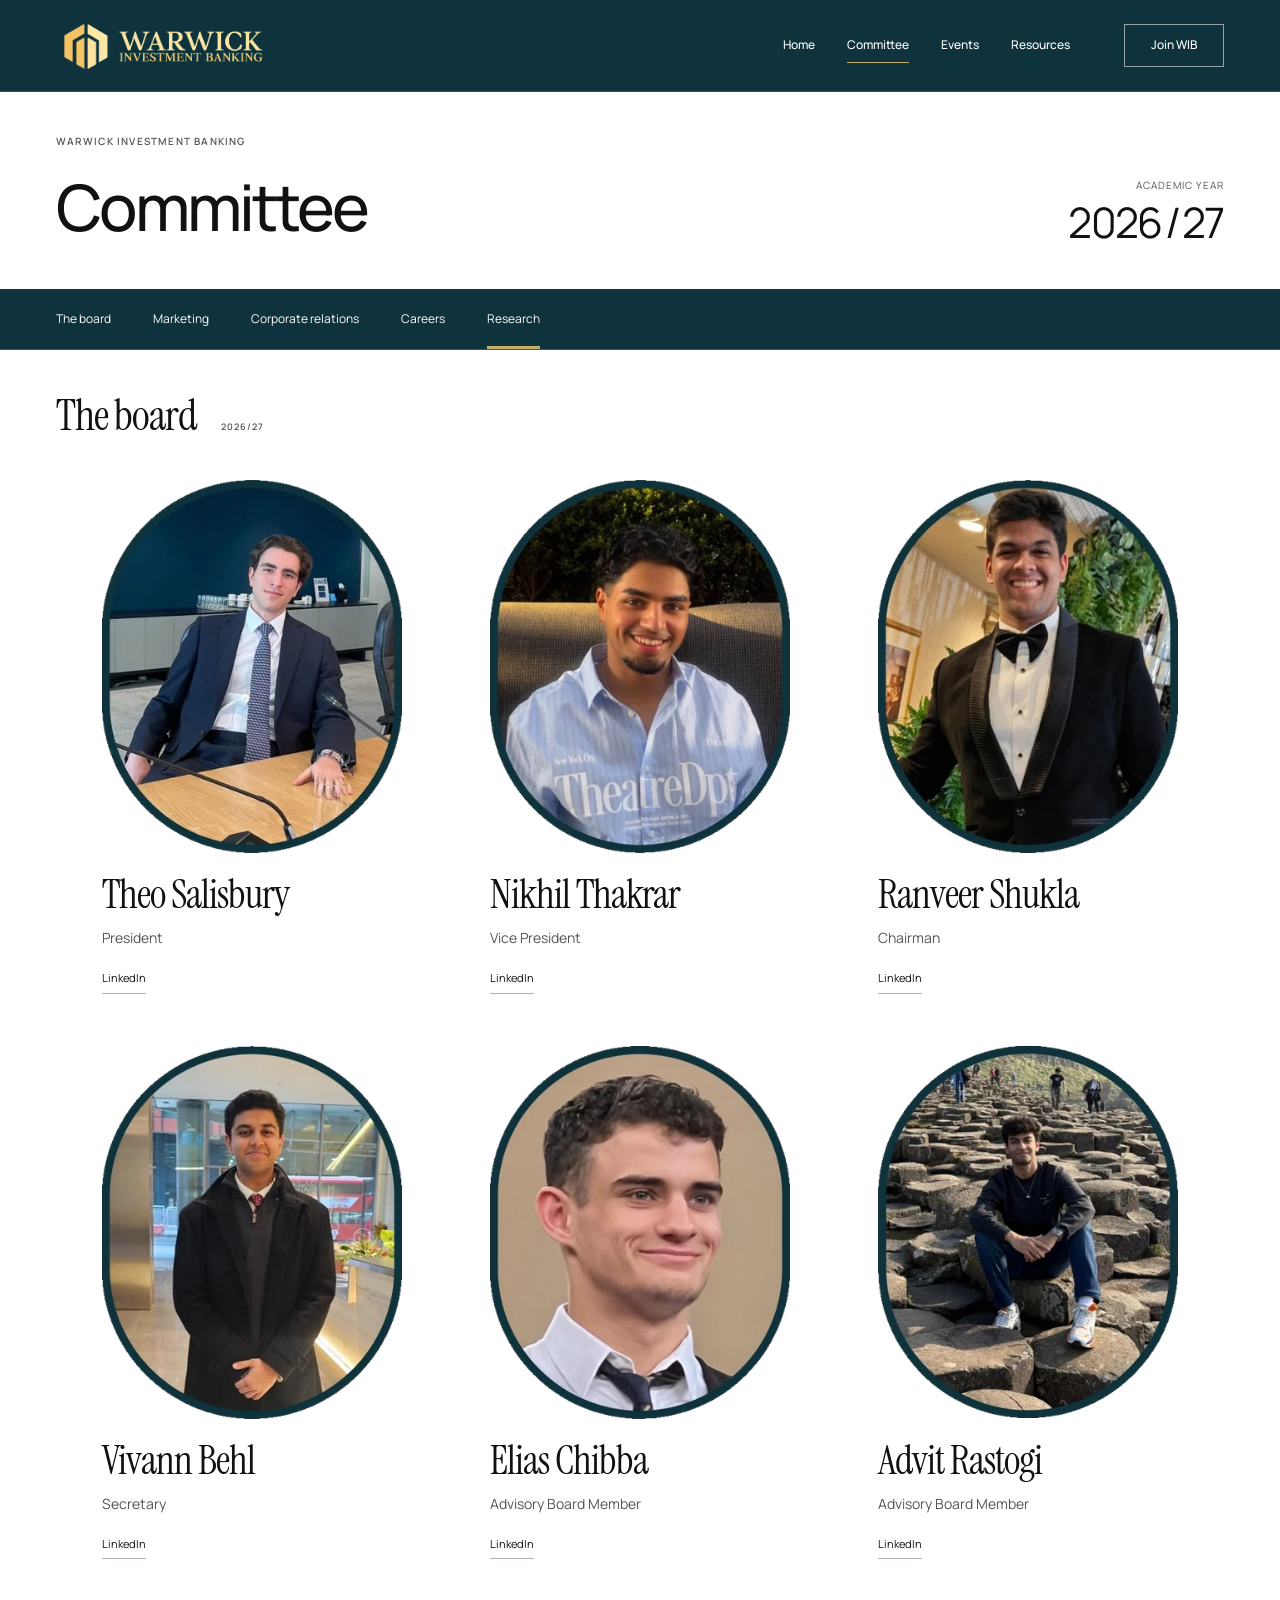
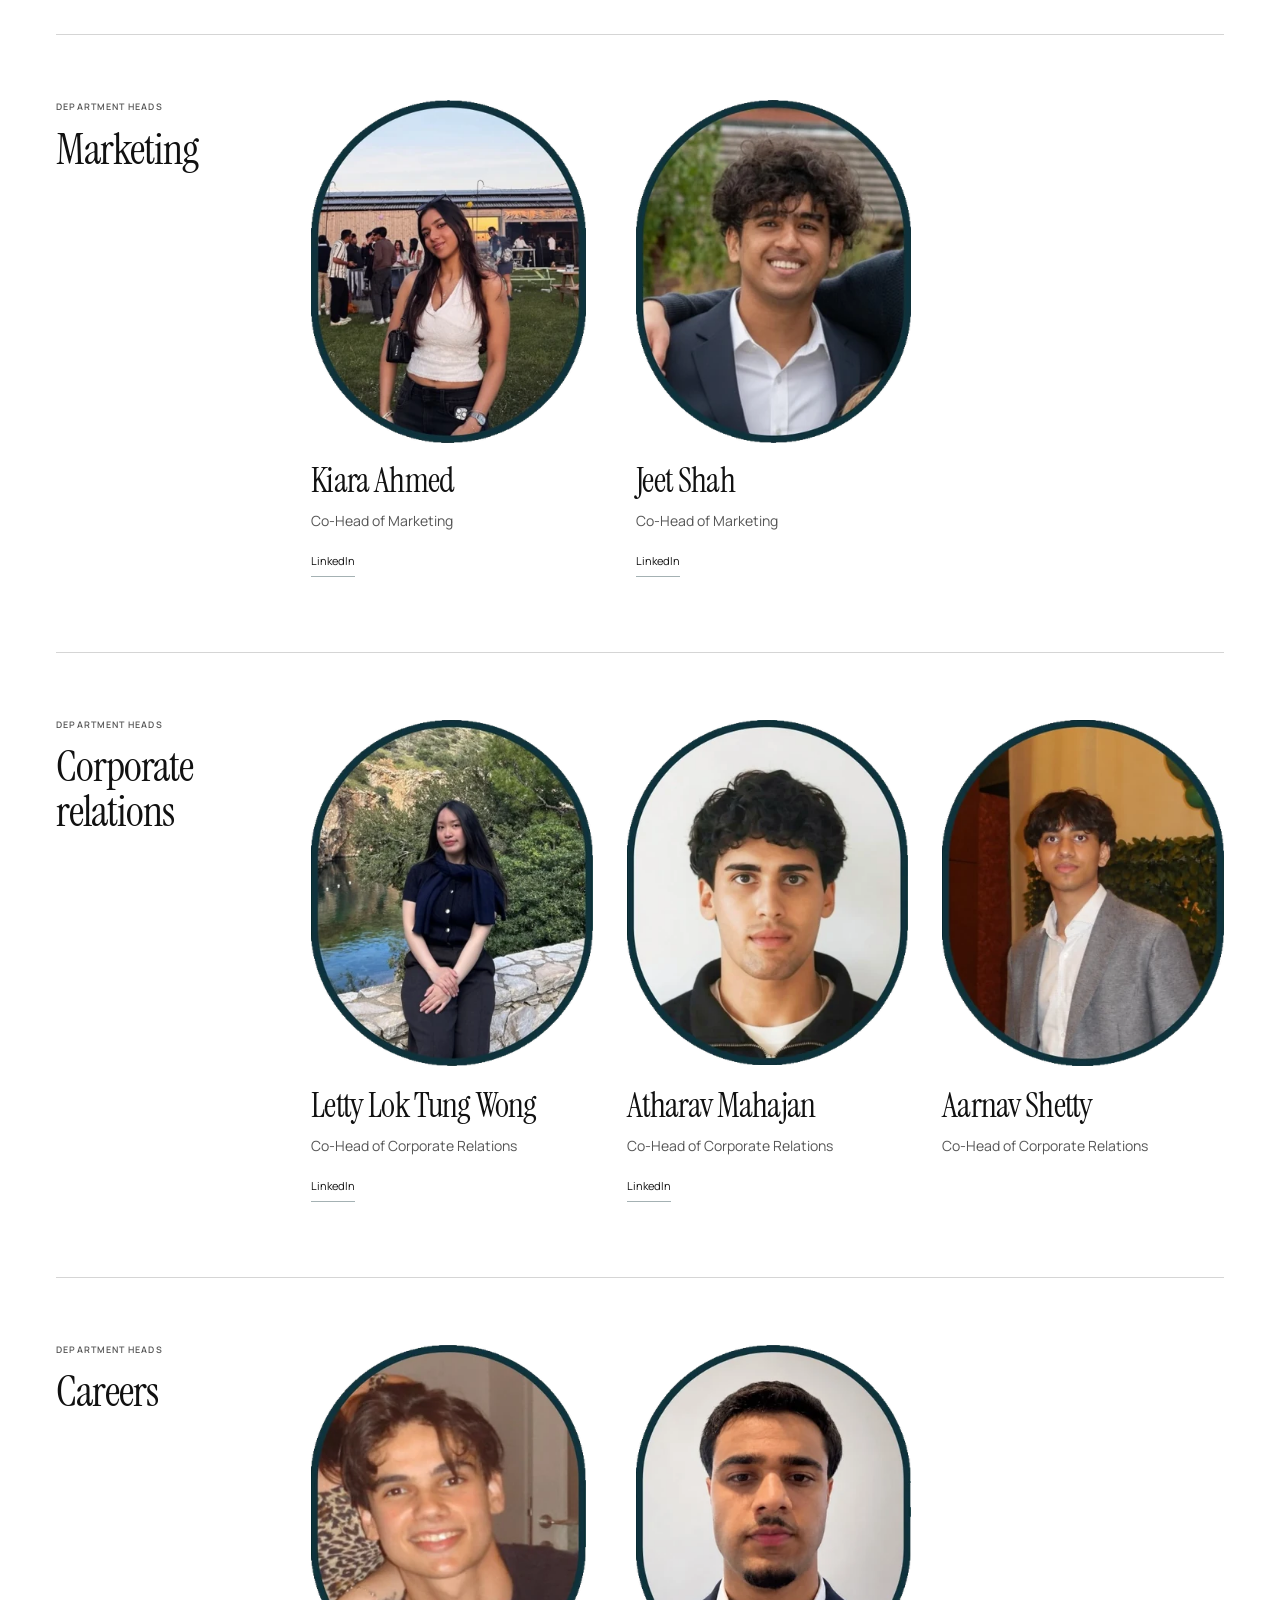
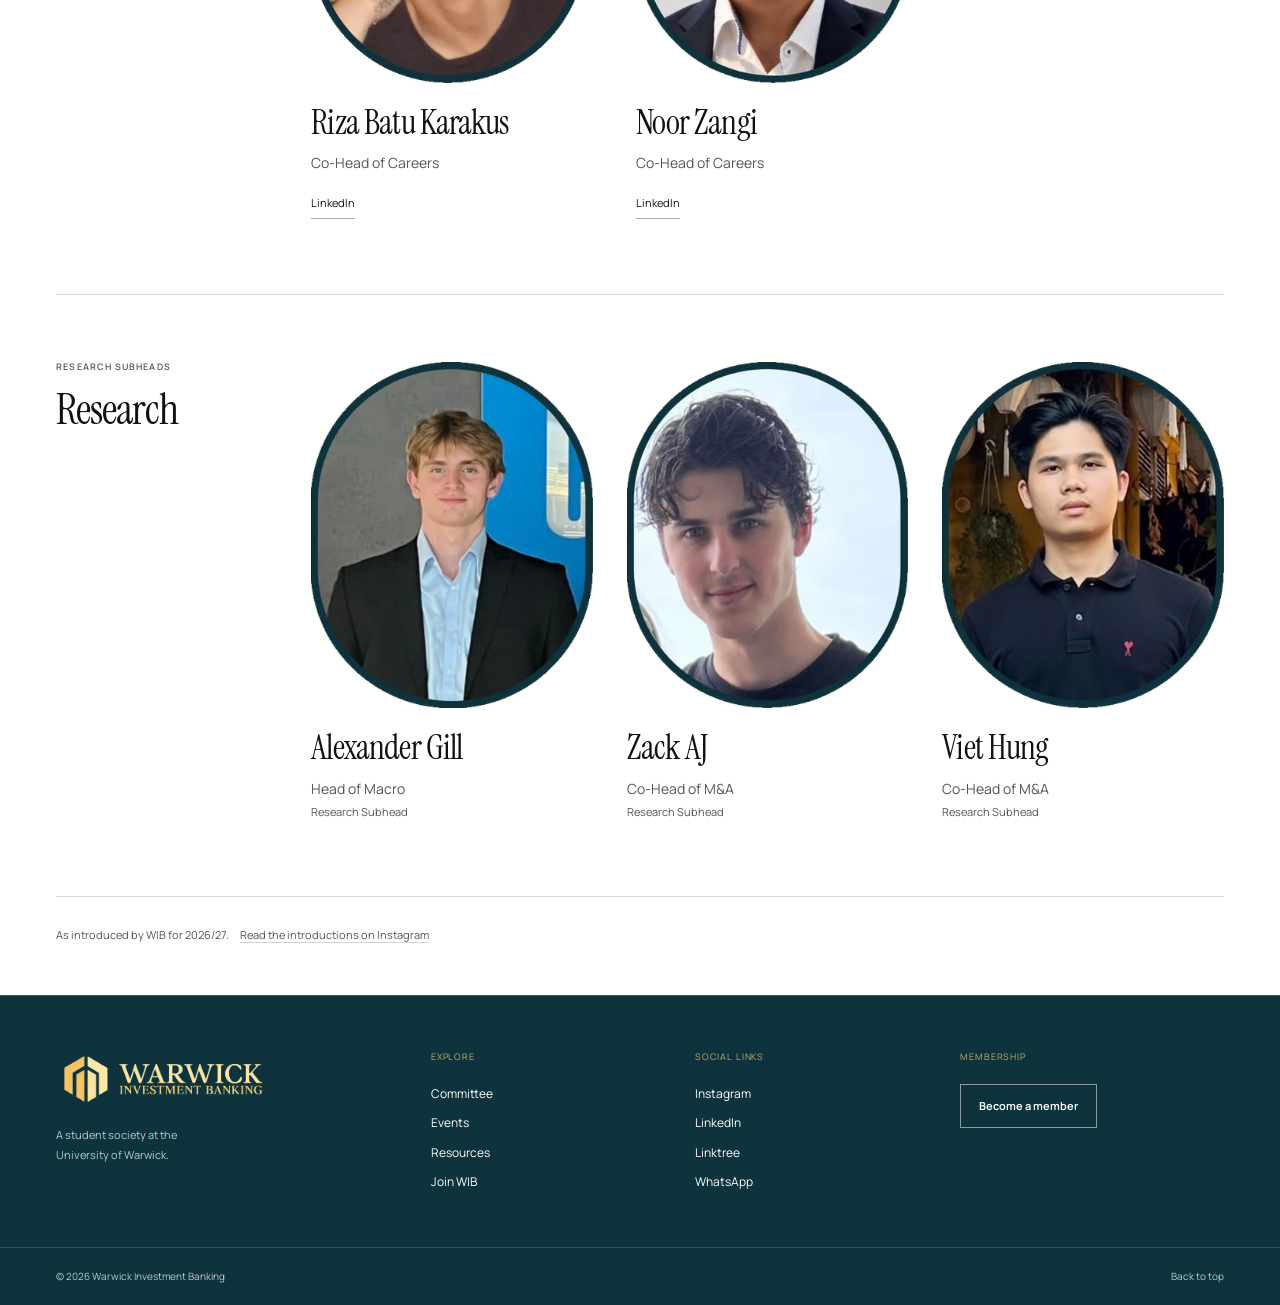
==== committee.html @ 5b9e626b "Publish WIB website from 000054d" ====
<!doctype html>
<html lang="en-GB">
<head>
  <meta charset="utf-8">
  <meta name="viewport" content="width=device-width, initial-scale=1">
  <meta name="theme-color" content="#0e333c">
  <title>Committee | Warwick Investment Banking</title>
  <meta name="description" content="Meet the board and department heads introduced by WIB for 2026/27.">
  <meta property="og:title" content="Committee | Warwick Investment Banking">
  <meta property="og:description" content="Meet the board and department heads introduced by WIB for 2026/27.">
  <meta property="og:type" content="website">
  <link rel="icon" type="image/png" href="./assets/favicon.png">
  <link rel="preload" href="./assets/fonts/instrument-serif-regular.woff2" as="font" type="font/woff2" crossorigin>
  <link rel="stylesheet" href="./styles.css?v=d6fc4e3967cd">
  <link rel="stylesheet" href="./features.css?v=d6fc4e3967cd">
  
  <script src="./site.js?v=d6fc4e3967cd" defer></script>
</head>
<body id="top" class="page-committee">
  <a class="skip-link" href="#main">Skip to content</a>
  <header class="site-header">
    <a class="brand" href="./" aria-label="Warwick Investment Banking home"><img src="./assets/wib-logo-large.webp" alt="Warwick Investment Banking" width="2169" height="725"></a>
    <button class="menu-toggle" aria-controls="navigation" aria-expanded="false" hidden>Menu <span class="menu-lines" aria-hidden="true"></span></button>
    <nav id="navigation" aria-label="Main navigation"><a href="./">Home</a><a href="./committee.html" aria-current="page">Committee</a><a href="./events.html">Events</a><a href="./resources.html">Resources</a><a class="nav-join" href="./join.html" >Join WIB</a></nav>
  </header>
  <main id="main"><section class="committee-masthead wrap" aria-labelledby="committee-title">
  <p class="eyebrow">Warwick Investment Banking</p>
  <div class="committee-title-row"><h1 id="committee-title">Committee</h1><div class="committee-year"><span>Academic year</span><p>2026<span>/</span>27</p></div></div>
</section>
<nav class="department-nav" aria-label="Committee departments"><div class="wrap"><a href="#board">The board</a><a href="#marketing">Marketing</a><a href="#corporate-relations">Corporate relations</a><a href="#careers">Careers</a><a href="#research">Research</a></div></nav>
<div class="committee-directory wrap"><section class="department department-board" id="board" aria-labelledby="title-board"><div class="department-heading"><p class="eyebrow">2026/27</p><h2 id="title-board">The board</h2></div><ul class="people-grid"><li class="person"><div class="portrait"><img src="./assets/committee/theo-salisbury.webp" alt="Theo Salisbury" width="360" height="448" loading="lazy" decoding="async"></div><div class="person-copy"><h3 class="person-name">Theo Salisbury</h3><p class="person-role">President</p><a class="person-link" href="https://uk.linkedin.com/in/theo-salisbury-951661211" aria-label="Theo Salisbury on LinkedIn">LinkedIn</a></div></li><li class="person"><div class="portrait"><img src="./assets/committee/nikhil-thakrar.webp" alt="Nikhil Thakrar" width="360" height="448" loading="lazy" decoding="async"></div><div class="person-copy"><h3 class="person-name">Nikhil Thakrar</h3><p class="person-role">Vice President</p><a class="person-link" href="https://uk.linkedin.com/in/nikhilthakrar" aria-label="Nikhil Thakrar on LinkedIn">LinkedIn</a></div></li><li class="person"><div class="portrait"><img src="./assets/committee/ranveer-shukla.webp" alt="Ranveer Shukla" width="360" height="448" loading="lazy" decoding="async"></div><div class="person-copy"><h3 class="person-name">Ranveer Shukla</h3><p class="person-role">Chairman</p><a class="person-link" href="https://uk.linkedin.com/in/ranveershukla" aria-label="Ranveer Shukla on LinkedIn">LinkedIn</a></div></li><li class="person"><div class="portrait"><img src="./assets/committee/vivann-behl.webp" alt="Vivann Behl" width="360" height="448" loading="lazy" decoding="async"></div><div class="person-copy"><h3 class="person-name">Vivann Behl</h3><p class="person-role">Secretary</p><a class="person-link" href="https://uk.linkedin.com/in/vivann-r-behl-51663a221" aria-label="Vivann Behl on LinkedIn">LinkedIn</a></div></li><li class="person"><div class="portrait"><img src="./assets/committee/elias-chibba.webp" alt="Elias Chibba" width="360" height="448" loading="lazy" decoding="async"></div><div class="person-copy"><h3 class="person-name">Elias Chibba</h3><p class="person-role">Advisory Board Member</p><a class="person-link" href="https://uk.linkedin.com/in/eliaschibba" aria-label="Elias Chibba on LinkedIn">LinkedIn</a></div></li><li class="person"><div class="portrait"><img src="./assets/committee/advit-rastogi.webp" alt="Advit Rastogi" width="360" height="448" loading="lazy" decoding="async"></div><div class="person-copy"><h3 class="person-name">Advit Rastogi</h3><p class="person-role">Advisory Board Member</p><a class="person-link" href="https://uk.linkedin.com/in/advit-rastogi" aria-label="Advit Rastogi on LinkedIn">LinkedIn</a></div></li></ul></section><section class="department department-marketing" id="marketing" aria-labelledby="title-marketing"><div class="department-heading"><p class="eyebrow">Department heads</p><h2 id="title-marketing">Marketing</h2></div><ul class="people-grid"><li class="person"><div class="portrait"><img src="./assets/committee/kiara-ahmed.webp" alt="Kiara Ahmed" width="360" height="448" loading="lazy" decoding="async"></div><div class="person-copy"><h3 class="person-name">Kiara Ahmed</h3><p class="person-role">Co-Head of Marketing</p><a class="person-link" href="https://uk.linkedin.com/in/kiaraahmed10" aria-label="Kiara Ahmed on LinkedIn">LinkedIn</a></div></li><li class="person"><div class="portrait"><img src="./assets/committee/jeet-shah.webp" alt="Jeet Shah" width="360" height="448" loading="lazy" decoding="async"></div><div class="person-copy"><h3 class="person-name">Jeet Shah</h3><p class="person-role">Co-Head of Marketing</p><a class="person-link" href="https://uk.linkedin.com/in/jeet-shah--" aria-label="Jeet Shah on LinkedIn">LinkedIn</a></div></li></ul></section><section class="department department-corporate-relations" id="corporate-relations" aria-labelledby="title-corporate-relations"><div class="department-heading"><p class="eyebrow">Department heads</p><h2 id="title-corporate-relations">Corporate relations</h2></div><ul class="people-grid"><li class="person"><div class="portrait"><img src="./assets/committee/letty-lok-tung-wong.webp" alt="Letty Lok Tung Wong" width="360" height="448" loading="lazy" decoding="async"></div><div class="person-copy"><h3 class="person-name">Letty Lok Tung Wong</h3><p class="person-role">Co-Head of Corporate Relations</p><a class="person-link" href="https://uk.linkedin.com/in/letty-lok-tung-wong-856a65277" aria-label="Letty Lok Tung Wong on LinkedIn">LinkedIn</a></div></li><li class="person"><div class="portrait"><img src="./assets/committee/atharav-mahajan.webp" alt="Atharav Mahajan" width="360" height="448" loading="lazy" decoding="async"></div><div class="person-copy"><h3 class="person-name">Atharav Mahajan</h3><p class="person-role">Co-Head of Corporate Relations</p><a class="person-link" href="https://in.linkedin.com/in/atharav-mahajan-1bb6b9346" aria-label="Atharav Mahajan on LinkedIn">LinkedIn</a></div></li><li class="person"><div class="portrait"><img src="./assets/committee/aarnav-shetty.webp" alt="Aarnav Shetty" width="360" height="448" loading="lazy" decoding="async"></div><div class="person-copy"><h3 class="person-name">Aarnav Shetty</h3><p class="person-role">Co-Head of Corporate Relations</p></div></li></ul></section><section class="department department-careers" id="careers" aria-labelledby="title-careers"><div class="department-heading"><p class="eyebrow">Department heads</p><h2 id="title-careers">Careers</h2></div><ul class="people-grid"><li class="person"><div class="portrait"><img src="./assets/committee/riza-batu-karakus.webp" alt="Riza Batu Karakus" width="360" height="448" loading="lazy" decoding="async"></div><div class="person-copy"><h3 class="person-name">Riza Batu Karakus</h3><p class="person-role">Co-Head of Careers</p><a class="person-link" href="https://uk.linkedin.com/in/riza-batu-karakus-" aria-label="Riza Batu Karakus on LinkedIn">LinkedIn</a></div></li><li class="person"><div class="portrait"><img src="./assets/committee/noor-zangi.webp" alt="Noor Zangi" width="360" height="448" loading="lazy" decoding="async"></div><div class="person-copy"><h3 class="person-name">Noor Zangi</h3><p class="person-role">Co-Head of Careers</p><a class="person-link" href="https://uk.linkedin.com/in/noorzangi" aria-label="Noor Zangi on LinkedIn">LinkedIn</a></div></li></ul></section><section class="department department-research" id="research" aria-labelledby="title-research"><div class="department-heading"><p class="eyebrow">Research subheads</p><h2 id="title-research">Research</h2></div><ul class="people-grid"><li class="person"><div class="portrait"><img src="./assets/committee/alexander-gill.webp" alt="Alexander Gill" width="360" height="448" loading="lazy" decoding="async"></div><div class="person-copy"><h3 class="person-name">Alexander Gill</h3><p class="person-role">Head of Macro<span class="person-detail">Research Subhead</span></p></div></li><li class="person"><div class="portrait"><img src="./assets/committee/zack-aj.webp" alt="Zack AJ" width="360" height="448" loading="lazy" decoding="async"></div><div class="person-copy"><h3 class="person-name">Zack AJ</h3><p class="person-role">Co-Head of M&amp;A<span class="person-detail">Research Subhead</span></p></div></li><li class="person"><div class="portrait"><img src="./assets/committee/viet-hung.webp" alt="Viet Hung" width="360" height="448" loading="lazy" decoding="async"></div><div class="person-copy"><h3 class="person-name">Viet Hung</h3><p class="person-role">Co-Head of M&amp;A<span class="person-detail">Research Subhead</span></p></div></li></ul></section><p class="source-note">As introduced by WIB for 2026/27. <a href="https://www.instagram.com/warwickinvestmentbanking/">Read the introductions on Instagram</a></p></div>
</main>
  <footer class="site-footer">
    <div class="footer-main wrap">
      <div class="footer-brand"><a href="./" aria-label="Warwick Investment Banking home"><img src="./assets/wib-logo-large.webp" alt="Warwick Investment Banking" width="2169" height="725" loading="lazy"></a><p>A student society at the<br>University of Warwick.</p></div>
      <div><p class="footer-label">Explore</p><nav aria-label="Footer navigation"><a href="./committee.html">Committee</a><a href="./events.html">Events</a><a href="./resources.html">Resources</a><a href="./join.html">Join WIB</a></nav></div>
      <div><p class="footer-label">Social links</p><nav aria-label="Social links"><a href="https://www.instagram.com/warwickinvestmentbanking/">Instagram</a><a href="https://www.linkedin.com/company/warwick-investment-banking-society/">LinkedIn</a><a href="https://linktr.ee/WarwickInvestmentBanking">Linktree</a><a href="https://chat.whatsapp.com/IuKTyCeDkY3EFkiX6rul5q">WhatsApp</a></nav></div>
      <div class="footer-join"><p class="footer-label">Membership</p><a class="button button-outline-light" href="./join.html">Become a member</a></div>
    </div>
    <div class="footer-bottom wrap"><p>© 2026 Warwick Investment Banking</p><a href="#top">Back to top</a></div>
  </footer>
  <dialog class="poster-viewer" aria-labelledby="poster-dialog-title"><div class="poster-toolbar"><h2 id="poster-dialog-title">Event poster</h2><form method="dialog"><button type="submit" class="text-control">Close</button></form></div><div data-poster-stage></div><p data-poster-caption></p><a class="line-link" data-poster-download download>Download poster</a></dialog>
  <p class="sr-only" role="status" data-save-feedback></p>
</body>
</html>
---- styles.css ----
@charset "UTF-8";
@font-face{font-family:Instrument Serif;src:url('./assets/fonts/instrument-serif-regular.woff2') format('woff2');font-style:normal;font-weight:400;font-display:swap}
@font-face{font-family:Instrument Serif;src:url('./assets/fonts/instrument-serif-italic.woff2') format('woff2');font-style:italic;font-weight:400;font-display:swap}
@font-face{font-family:Manrope;src:url('./assets/fonts/manrope-variable.woff2') format('woff2');font-style:normal;font-weight:200 800;font-display:swap}
:root{--teal:#0e333c;--gold:#c4ad67;--light-gold:#f4e5a2;--panel:#e7ebec;--paper:#fff;--ink:#111;--muted:#555;--line:#d5d5d5;--serif:'Instrument Serif',Georgia,serif;--sans:Manrope,Arial,sans-serif;--gutter:clamp(24px,4.4vw,80px)}
*{box-sizing:border-box}html{scroll-behavior:smooth;scroll-padding-top:90px}body{margin:0;background:var(--paper);color:var(--ink);font:15px/1.7 var(--sans);-webkit-font-smoothing:antialiased}a{color:inherit;text-decoration:none}button,a{touch-action:manipulation;-webkit-tap-highlight-color:transparent}button{font:inherit;color:inherit;cursor:pointer}a:focus-visible,button:focus-visible{outline:2px solid currentColor;outline-offset:6px}[hidden]{display:none!important}img{display:block;max-width:100%;height:auto}h1,h2,h3,p,figure{margin:0}h1,h2,h3{font-weight:400}h1,h2,h3,.person-name{font-family:var(--serif);line-height:1.03;letter-spacing:-.025em}h2{font-size:clamp(48px,5.8vw,80px)}em{font-weight:400}ul,ol{margin:0;padding:0;list-style:none}.wrap{width:min(100%,1600px);margin-inline:auto;padding-inline:var(--gutter)}.eyebrow{font-family:var(--sans);font-size:11px;font-weight:600;line-height:1.5;text-transform:uppercase;letter-spacing:.12em}.line-link{display:inline-block;width:fit-content;font-size:13px;font-weight:550;line-height:1.7;padding:7px 0 6px;border-bottom:1px solid currentColor;transition:opacity .18s}.line-link:hover{opacity:.65}.button{display:inline-flex;align-items:center;justify-content:center;padding:15px 24px;min-height:50px;font-size:13px;font-weight:650;line-height:1.4;border:1px solid transparent;transition:background .18s,color .18s}.button-gold{background:var(--gold);color:var(--teal)}.button-gold:hover{background:var(--light-gold)}.button-dark{background:var(--teal);color:#fff}.button-dark:hover{background:#25525c}.button-outline-light{color:#fff;border-color:#8b9c9f}.button-outline-light:hover{background:#fff;color:var(--teal)}.skip-link{position:fixed;left:20px;top:-90px;z-index:100;background:#fff;color:var(--teal);padding:12px 20px}.skip-link:focus{top:12px}

/* A single shared masthead across the four pages. */
.site-header{min-height:92px;display:flex;align-items:center;justify-content:space-between;gap:30px;padding:12px var(--gutter);background:var(--teal);color:#fff;border-bottom:1px solid #ffffff24;position:relative;z-index:30}.brand{width:194px;flex-shrink:0}.brand img{width:100%;aspect-ratio:3.65/1;object-fit:contain}.site-header nav{display:flex;align-items:center;gap:32px;font-size:12px;font-weight:500}.site-header nav a{padding:9px 0;position:relative}.site-header nav a:not(.nav-join)::after{content:'';position:absolute;left:0;right:0;bottom:2px;height:1px;background:var(--gold);transform:scaleX(0);transform-origin:left;transition:transform .18s}.site-header nav a:hover::after,.site-header nav a[aria-current=page]::after{transform:scaleX(1)}.site-header .nav-join{border:1px solid #96a6a7;padding:10px 26px;margin-left:22px}.nav-join:hover{background:var(--gold);border-color:var(--gold);color:var(--teal)}.menu-toggle{display:none;background:none;border:0;padding:12px 0;font-size:13px}.menu-lines{position:relative;width:22px;height:10px;display:block;border-top:1px solid currentColor;border-bottom:1px solid currentColor}.menu-toggle[aria-expanded=true] .menu-lines{height:1px;transform:rotate(45deg);border-bottom:0}.menu-toggle[aria-expanded=true] .menu-lines::after{content:'';position:absolute;width:22px;height:1px;left:0;top:-1px;background:currentColor;transform:rotate(90deg)}

/* Home: a typographic field paired with a clear, unoverlaid photograph. */
.home-hero{background:var(--teal);color:white;display:grid;grid-template-columns:1.05fr 1fr;padding:44px var(--gutter) 48px;gap:5vw;max-width:none}.hero-copy{display:flex;flex-direction:column;justify-content:center;min-width:0}.hero-kicker{display:flex;align-items:center;gap:30px;color:#dbe2e2;font-size:10px;margin-bottom:31px}.hero-kicker span{color:var(--gold);border-left:1px solid #5c7377;padding-left:20px}.home-hero h1{font-size:clamp(78px,8.5vw,140px);line-height:.88;letter-spacing:-.015em}.home-hero h1 em{color:var(--gold)}.hero-intro{max-width:360px;margin-top:32px;font-size:14px;line-height:1.8;color:#dbe3e4}.hero-actions{display:flex;align-items:center;gap:25px;margin-top:28px}.hero-actions .line-link{font-size:12px;white-space:nowrap}.hero-photo{min-height:590px;display:flex;flex-direction:column;position:relative;min-width:0}.hero-photo img{width:100%;height:100%;flex:1;min-height:0;max-height:710px;object-fit:cover;object-position:36% center;position:absolute;inset:0 0 28px;height:calc(100% - 28px)}.hero-photo figcaption{margin-top:auto;display:flex;justify-content:space-between;gap:20px;font-size:9px;letter-spacing:.04em;color:#c7d3d5;line-height:1.4;padding-top:13px}
.society-intro{display:grid;grid-template-columns:1fr 2.3fr;gap:70px;padding-block:100px 105px}.section-marker{padding-top:14px;position:relative}.section-marker::before{content:'';width:38px;height:1px;background:var(--gold);display:block;margin-bottom:18px}.society-intro h2{font-size:clamp(50px,6vw,82px)}.intro-detail{display:grid;grid-template-columns:1.5fr 1fr;gap:55px;align-items:end;margin-top:34px}.intro-detail p{color:var(--muted);font-size:14px;max-width:480px}.intro-detail .line-link{justify-self:end}
.home-events{background:var(--panel);padding-block:68px 72px}.section-heading{display:flex;justify-content:space-between;align-items:end;gap:30px;margin-bottom:40px}.section-heading .eyebrow{margin-bottom:13px}.section-heading h2{font-size:64px}.section-heading .line-link{margin-bottom:7px}.event{display:grid;grid-template-columns:1fr 1fr;gap:clamp(40px,7vw,110px);align-items:center}.event-artwork{display:block;background:var(--teal);width:100%;overflow:hidden}.event-artwork img{width:100%;max-height:560px;object-fit:contain;transition:opacity .18s}.event-artwork:hover img{opacity:.86}.featured-event{grid-template-columns:1fr 1fr;gap:8vw}.featured-event .event-artwork{background:transparent}.featured-event .event-artwork img{height:465px;object-fit:contain;object-position:left center}.event-copy{max-width:490px}.event-date{font-size:10px;line-height:1.7;margin-bottom:24px;color:var(--muted)}.event-date span{padding:0 7px}.event-copy h2{font-size:clamp(43px,4.8vw,68px);line-height:1.05;margin-bottom:24px}.event-description{font-size:14px;color:var(--muted);max-width:400px}.event-details{margin:28px 0 23px;border-top:1px solid #bfcacd;border-bottom:1px solid #bfcacd;display:grid;grid-template-columns:1fr 1.5fr;gap:24px;padding:16px 0}.event-details dt{font-size:10px;text-transform:uppercase;letter-spacing:.1em;color:var(--muted);margin-bottom:5px}.event-details dd{margin:0;font-size:12px;line-height:1.6}.event-copy .line-link{font-size:12px}
.home-people{display:grid;grid-template-columns:1fr 2.2fr;gap:60px;align-items:center;padding-block:100px}.people-intro .eyebrow{font-size:10px;margin-bottom:24px}.people-intro h2{font-size:clamp(60px,6.6vw,92px);line-height:.96;margin-bottom:24px}.people-intro>p:not(.eyebrow){font-size:13px;color:var(--muted);max-width:240px;margin-bottom:19px}.people-preview ul{display:grid;grid-template-columns:repeat(3,minmax(0,1fr));gap:24px;align-items:start}.people-preview .person:nth-child(2){margin-top:70px}.people-preview .person:nth-child(3){margin-top:130px}.people-preview .person-name{font-size:28px;line-height:1.05}.people-preview .person-role{font-size:11px;margin-top:8px}.people-preview .person-copy{padding-top:18px}.people-preview .portrait img{width:100%}.home-resources{background:var(--panel)}.resource-teaser{padding-block:65px;display:grid;grid-template-columns:1.2fr 1fr;gap:90px;align-items:center}.resource-teaser .eyebrow{margin-bottom:18px}.resource-teaser h2{font-size:64px}.resource-teaser p:not(.eyebrow){color:var(--muted);max-width:380px;font-size:14px;line-height:1.9;margin-bottom:26px}

/* Committee: portraits, names and roles, organised by the official departments. */
.committee-masthead{padding-top:48px;padding-bottom:40px}.committee-masthead>.eyebrow{font-size:10px;color:var(--muted);margin-bottom:21px}.committee-title-row{display:flex;justify-content:space-between;align-items:center;gap:40px}.committee-title-row h1{font-size:clamp(76px,9vw,132px);line-height:1;white-space:nowrap}.committee-title-row h1 br{display:none}.committee-title-row h1 em::before{content:' '}.committee-year{text-align:right;padding-top:5px}.committee-year>span{font-size:10px;letter-spacing:.1em;text-transform:uppercase;color:var(--muted)}.committee-year>p{font:clamp(50px,6vw,85px)/1.1 var(--serif);letter-spacing:-.03em}.committee-year p span{font-style:italic;color:#8a783e;padding:0 3px}.masthead-caption{font-size:13px;color:var(--muted);margin-top:18px}.department-nav{background:var(--teal);color:#fff;position:sticky;top:0;z-index:15;border-bottom:1px solid #ffffff30}.department-nav>.wrap{display:flex;gap:42px;align-items:center;overflow-x:auto;scrollbar-width:thin}.department-nav a{padding:20px 0 17px;white-space:nowrap;font-size:12px;border-bottom:3px solid transparent;transition:border-color .15s}.department-nav a:hover,.department-nav a[aria-current=location]{border-color:var(--gold)}.department{padding-block:65px 75px;scroll-margin-top:0;border-bottom:1px solid var(--line);display:grid;grid-template-columns:220px 1fr;gap:35px}.department-heading .eyebrow{font-size:9px;color:var(--muted);margin-bottom:13px}.department-heading h2{font-size:43px;line-height:1.04;max-width:200px}.people-grid{display:grid;grid-template-columns:repeat(3,minmax(0,1fr));gap:45px 34px}.person{min-width:0}.portrait{width:100%;max-width:300px}.portrait img{width:100%;aspect-ratio:360/448;object-fit:contain}.person-copy{padding-top:20px}.person-name{font-size:clamp(27px,2.65vw,38px);line-height:1.07;overflow-wrap:normal}.person-role{font-size:13px;line-height:1.65;margin-top:10px;color:var(--muted)}.person-detail{display:block;font-size:11px;margin-top:3px}.person-link{display:inline-block;font-size:11px;line-height:1.6;margin-top:14px;border-bottom:1px solid #a4b1b3;padding-bottom:3px}.person-link:hover{border-color:var(--teal);color:#000}.department-board{display:block;padding-top:43px}.department-board .department-heading{display:flex;align-items:baseline;gap:24px;margin-bottom:33px}.department-board .department-heading .eyebrow{order:2}.department-board .people-grid{gap:52px 65px;max-width:1100px;margin:auto}.department-board .portrait{max-width:300px;margin:auto}.department-board .person-copy{max-width:300px;margin:auto}.department-board .person-name{font-size:40px}.department-board .person-role{font-size:14px}.department-marketing .people-grid,.department-careers .people-grid{grid-template-columns:repeat(2,minmax(0,1fr));max-width:600px;gap:50px}.source-note{padding-top:28px;font-size:11px;color:var(--muted);line-height:1.8}.source-note a{margin-left:9px;border-bottom:1px solid var(--line)}.page-end{padding-block:70px 80px}.page-end>.eyebrow{margin-bottom:20px}.page-end h2{font-size:64px}.page-end .line-link{margin-top:25px}

/* Events and resources are individual editorial pages, not card grids. */
.page-masthead{padding-top:57px;padding-bottom:60px}.page-masthead>.eyebrow{color:var(--muted);font-size:10px;margin-bottom:24px}.page-title-row{display:grid;grid-template-columns:1.4fr 1fr;gap:80px;align-items:end}.page-title-row h1{font-size:clamp(78px,9.3vw,135px);line-height:.9}.masthead-side{max-width:330px;padding-bottom:5px;justify-self:end}.masthead-side p{font-size:14px;color:var(--muted);line-height:1.9;margin-bottom:22px}.masthead-side .line-link{font-size:12px}.events-directory{padding-bottom:60px}.event-group-title{font:11px/1.5 var(--sans);letter-spacing:.1em;text-transform:uppercase;border-top:1px solid var(--line);padding-top:22px;margin-bottom:35px}.event-group .event{padding-bottom:65px;margin-bottom:65px;border-bottom:1px solid var(--line)}.event-group .event:last-child{margin-bottom:0}.event-group .event:nth-of-type(even) .event-artwork{order:2}.event-group .event:nth-of-type(even) .event-copy{order:1}.community-strip{display:flex;align-items:center;justify-content:space-between;gap:40px;padding-block:0 75px}.community-strip .eyebrow{margin-bottom:14px}.community-strip h2{font-size:58px}.resource-masthead{padding-bottom:70px}.resources-directory{padding-bottom:75px}.resource-item{display:grid;grid-template-columns:1fr 2.3fr;gap:70px;padding-block:43px 48px;border-top:1px solid var(--line)}.resource-item:last-child{border-bottom:1px solid var(--line)}.resource-category{padding-top:8px}.resource-category span{display:block;text-transform:uppercase;letter-spacing:.1em;font-size:11px;font-weight:650;margin-bottom:10px}.resource-category p{font-size:12px;color:var(--muted)}.resource-content h2{font-size:clamp(38px,4.8vw,66px);line-height:1.03;max-width:680px}.resource-content h2 a:hover{text-decoration:underline;text-decoration-thickness:1px;text-underline-offset:6px}.resource-content>p{font-size:14px;color:var(--muted);margin-top:17px}.resource-content .line-link{margin-top:17px;font-size:12px}.resource-campus{display:grid;grid-template-columns:1fr 1fr;background:var(--teal);color:white}.resource-campus-copy{padding:65px var(--gutter)}.resource-campus-copy .eyebrow{color:var(--gold);margin-bottom:22px}.resource-campus-copy h2{font-size:clamp(46px,5.2vw,73px);margin-bottom:32px}.resource-campus-copy em{color:var(--gold)}.resource-campus>img{height:100%;width:100%;object-fit:cover;object-position:60% center;min-height:390px}
.site-footer{background:var(--teal);color:#fff;border-top:1px solid #ffffff30}.footer-main{display:grid;grid-template-columns:1.5fr 1fr 1fr 1.2fr;gap:45px;padding-block:53px 55px}.footer-brand img{width:205px;margin-bottom:18px}.footer-brand p{color:#bccacc;font-size:11px;line-height:1.8}.footer-label{text-transform:uppercase;letter-spacing:.1em;font-size:9px;color:var(--gold);margin-bottom:20px}.site-footer nav{display:flex;flex-direction:column;align-items:start;gap:9px;font-size:12px}.site-footer nav a:hover,.footer-bottom a:hover{text-decoration:underline;text-underline-offset:5px}.footer-join .button{font-size:11px;padding:12px 18px;min-height:44px;white-space:nowrap}.footer-bottom{display:flex;justify-content:space-between;gap:30px;font-size:10px;color:#bccacc;padding-block:20px;border-top:1px solid #ffffff26}

@media(min-width:1600px){.home-hero{padding-inline:max(var(--gutter),calc((100vw - 1440px)/2))}}
@media(max-width:1100px){.site-header nav{gap:24px}.site-header .nav-join{margin-left:8px}.home-hero{gap:4vw}.home-hero h1{font-size:9vw}.hero-photo{min-height:560px}.hero-actions{gap:20px}.hero-actions .button{padding:14px 16px}.hero-kicker{gap:15px;font-size:9px}.hero-kicker span{padding-left:15px}.society-intro{gap:40px}.intro-detail{gap:35px}.home-people{gap:35px;grid-template-columns:.95fr 2.1fr}.people-preview ul{gap:18px}.people-preview .person-name{font-size:26px}.department{grid-template-columns:175px 1fr;gap:30px}.department-heading h2{font-size:36px}.people-grid{gap:42px 24px}.department-board .people-grid{gap:45px}.department-board .person-name{font-size:36px}.committee-title-row h1{font-size:9vw}.committee-year>p{font-size:6.7vw}.department-nav>.wrap{gap:30px}.footer-main{gap:30px}.page-title-row{gap:45px}}
@media(max-width:800px){
  :root{--gutter:24px}.site-header{min-height:78px;padding-block:12px;gap:20px}.brand{width:165px}.menu-toggle:not([hidden]){display:flex;align-items:center;gap:16px}.site-header nav{display:none;position:absolute;inset:100% 0 auto;background:var(--teal);padding:14px var(--gutter) 25px;flex-direction:column;align-items:stretch;gap:0;border-bottom:1px solid #526b70}.site-header nav.is-open{display:flex}.site-header nav a{padding:15px 0;font-size:15px;border-bottom:1px solid #ffffff26}.site-header nav a::after{display:none}.site-header nav a[aria-current=page]{color:var(--light-gold)}.site-header .nav-join{margin:20px 0 0;text-align:center;padding:12px}.site-header:has(.menu-toggle[hidden]){flex-wrap:wrap}.site-header:has(.menu-toggle[hidden]) nav{display:flex;position:static;flex-direction:row;flex-wrap:wrap;gap:16px;padding:0;border:0}.site-header:has(.menu-toggle[hidden]) nav a{font-size:12px;padding:5px 0}.site-header:has(.menu-toggle[hidden]) nav .nav-join{display:none}
  .home-hero{grid-template-columns:1fr;padding-top:35px;padding-bottom:27px;gap:35px}.hero-kicker{margin-bottom:27px;justify-content:space-between;font-size:9px;gap:10px}.hero-kicker span{border:0;padding:0}.home-hero h1{font-size:clamp(80px,18.6vw,128px);line-height:.88}.hero-intro{margin-top:27px;max-width:380px;font-size:13px}.hero-actions{margin-top:25px;gap:24px;flex-wrap:wrap}.hero-actions .button{padding:14px 18px;min-height:47px;font-size:12px}.hero-actions .line-link{font-size:11px}.hero-photo{min-height:350px;max-height:450px}.hero-photo img{object-position:40% 52%}.hero-photo figcaption{font-size:8px}
  .society-intro{grid-template-columns:1fr;gap:25px;padding-block:50px 55px}.section-marker{padding:0;display:flex;align-items:center;gap:14px;font-size:10px}.section-marker::before{margin:0;width:25px}.society-intro h2{font-size:clamp(46px,9vw,70px)}.intro-detail{grid-template-columns:1fr;gap:17px;margin-top:25px}.intro-detail p{font-size:13px;max-width:500px}.intro-detail .line-link{justify-self:start}.home-events{padding-block:40px 45px}.section-heading{gap:20px;margin-bottom:28px}.section-heading h2{font-size:49px}.section-heading .eyebrow{font-size:9px;margin-bottom:9px}.section-heading .line-link{font-size:11px}.event,.featured-event{grid-template-columns:1fr;gap:28px}.featured-event .event-artwork img{height:auto;max-height:470px;object-position:center}.event-artwork{max-width:460px;margin-inline:auto}.event-artwork img{height:auto;max-height:580px}.event-copy{max-width:none}.event-date{font-size:9px;margin-bottom:16px}.event-copy h2{font-size:clamp(44px,8vw,60px);max-width:500px;margin-bottom:18px}.event-description{font-size:13px}.event-details{margin:23px 0 17px;padding:13px 0;gap:18px}.event-details dd{font-size:11px}.event-copy .line-link{font-size:11px}.home-people{display:block;padding-block:50px}.people-intro h2{font-size:64px;margin-bottom:20px}.people-intro .eyebrow{font-size:9px;margin-bottom:18px}.people-intro>p:not(.eyebrow){max-width:310px}.people-preview{margin-top:35px}.people-preview ul{gap:15px}.people-preview .person:nth-child(2){margin-top:35px}.people-preview .person:nth-child(3){margin-top:70px}.people-preview .person-name{font-size:clamp(21px,4.7vw,30px);line-height:1.07}.people-preview .person-role{font-size:10px;line-height:1.5;margin-top:7px}.people-preview .person-copy{padding-top:13px}.resource-teaser{padding-block:45px;grid-template-columns:1fr;gap:25px}.resource-teaser .eyebrow{font-size:10px;margin-bottom:18px}.resource-teaser h2{font-size:58px}.resource-teaser p:not(.eyebrow){font-size:13px;max-width:430px;margin-bottom:20px}
  .committee-masthead{padding-top:35px;padding-bottom:30px}.committee-masthead>.eyebrow{font-size:9px;margin-bottom:24px}.committee-title-row{align-items:end;gap:20px}.committee-title-row h1{font-size:clamp(65px,13vw,100px);white-space:normal;line-height:.92}.committee-title-row h1 br{display:block}.committee-title-row h1 em::before{content:none}.committee-year{padding-bottom:4px}.committee-year>span{font-size:8px;letter-spacing:.04em}.committee-year>p{font-size:clamp(33px,6.5vw,49px)}.committee-year p span{padding:0 1px}.masthead-caption{font-size:12px;margin-top:22px}.department-nav>.wrap{gap:25px}.department-nav a{font-size:11px;padding-block:17px 14px}.department{display:block;padding-block:38px 42px;scroll-margin-top:0}.department-heading{margin-bottom:27px}.department-heading h2{font-size:40px;max-width:none}.department-heading .eyebrow{font-size:8px;margin-bottom:9px}.department-board{padding-top:32px}.department-board .department-heading{margin-bottom:27px;gap:18px}.department-board .people-grid,.people-grid{grid-template-columns:repeat(2,minmax(0,1fr));gap:35px 23px}.department-board .person-name,.person-name{font-size:clamp(26px,5.3vw,38px);line-height:1.05}.person-copy{padding-top:15px}.department-board .person-role,.person-role{font-size:12px;line-height:1.6;margin-top:9px}.person-detail{font-size:10px}.person-link{font-size:10px;margin-top:11px}.department-marketing .people-grid,.department-careers .people-grid{max-width:none;gap:35px 23px}.source-note{font-size:10px;padding-top:22px}.source-note a{margin:4px 0 0;display:block;width:fit-content}.page-end{padding-block:48px 55px}.page-end>.eyebrow{font-size:9px;margin-bottom:20px}.page-end h2{font-size:52px}.page-end .line-link{margin-top:20px;font-size:12px}
  .page-masthead{padding-top:36px;padding-bottom:36px}.page-masthead>.eyebrow{font-size:9px;margin-bottom:25px}.page-title-row{grid-template-columns:1fr;gap:27px}.page-title-row h1{font-size:clamp(67px,15vw,110px)}.masthead-side{justify-self:start;max-width:380px}.masthead-side p{font-size:13px;margin-bottom:12px}.masthead-side .line-link{font-size:11px}.events-directory{padding-bottom:40px}.event-group-title{font-size:9px;padding-top:19px;margin-bottom:24px}.event-group .event{padding-bottom:40px;margin-bottom:40px}.event-group .event:nth-of-type(even) .event-artwork{order:0}.event-group .event:nth-of-type(even) .event-copy{order:0}.community-strip{display:block;padding-bottom:45px}.community-strip .eyebrow{font-size:9px;margin-bottom:13px}.community-strip h2{font-size:49px}.community-strip .button{margin-top:23px}.resources-directory{padding-bottom:45px}.resource-item{grid-template-columns:1fr;gap:19px;padding-block:26px 32px}.resource-category{padding:0;display:flex;gap:20px;align-items:baseline;justify-content:space-between}.resource-category span{font-size:9px;margin:0}.resource-category p{font-size:10px}.resource-content h2{font-size:43px;max-width:470px}.resource-content>p{font-size:12px;margin-top:14px}.resource-content .line-link{font-size:11px;margin-top:14px}.resource-campus{grid-template-columns:1fr}.resource-campus-copy{padding-block:43px}.resource-campus-copy .eyebrow{font-size:9px}.resource-campus-copy h2{font-size:52px;margin-bottom:26px}.resource-campus>img{height:260px;min-height:0;object-position:center}
  .footer-main{grid-template-columns:1fr 1fr;gap:35px 30px;padding-block:40px}.footer-brand img{width:175px}.footer-brand p{font-size:10px}.footer-brand{grid-column:1/-1}.footer-join{grid-column:1/-1}.footer-label{font-size:8px;margin-bottom:15px}.site-footer nav{font-size:11px;gap:8px}.footer-join .button{font-size:11px}.footer-bottom{font-size:8px;padding-block:18px;gap:20px}
}
@media(max-width:370px){:root{--gutter:20px}.home-hero h1{font-size:77px}.hero-actions{gap:14px}.hero-actions .button{padding:13px 12px;font-size:11px}.hero-actions .line-link{font-size:10px}.hero-photo{min-height:300px}.committee-title-row h1{font-size:59px}.committee-title-row{gap:10px}.committee-year>p{font-size:30px}.committee-year>span{font-size:7px}.person-name,.department-board .person-name{font-size:27px}.person-role,.department-board .person-role{font-size:11px}.people-grid,.department-board .people-grid{column-gap:18px}.resource-category{display:block}.resource-category p{margin-top:6px}.resource-content h2{font-size:39px}.page-title-row h1{font-size:64px}}
@media(prefers-reduced-motion:reduce){html{scroll-behavior:auto}*,*::before,*::after{transition:none!important;animation:none!important}}
/* Keep roles easy to read and every department visible on a phone. */
.person-role{font-size:14px}
.person-link{padding-block:6px;min-height:30px}
@media(max-width:800px){
  .department-nav>.wrap{flex-wrap:wrap;gap:0 24px;overflow:visible}
  .department-nav a{padding-block:12px 9px;min-height:40px}
  .person-role,.department-board .person-role{font-size:13px}
  .people-preview .person-role{font-size:11px}
}
@media(max-width:370px){.department-nav>.wrap{column-gap:20px}.person-role,.department-board .person-role{font-size:12px}}
@media(max-width:370px){
  .committee-title-row{display:block}
  .committee-year{display:flex;align-items:baseline;gap:12px;text-align:left;margin-top:21px}
  .committee-year>span{font-size:8px}
  .committee-year>p{font-size:34px}
  .page-events .page-title-row h1{font-size:56px}
}

/* Direct page labels and restrained content typography. */
.site-header .brand{width:215px}
.brand img,.footer-brand img{aspect-ratio:3.65/1;object-fit:cover;object-position:center;mix-blend-mode:lighten}
.footer-brand img{width:215px}
.committee-title-row h1,.page-title-row h1{font:500 clamp(42px,5vw,64px)/1.12 var(--sans);letter-spacing:-.045em;white-space:normal}
.committee-year>p{font:400 42px/1.2 var(--sans);letter-spacing:-.04em}
.committee-year p span{font-style:normal;color:inherit}
.committee-masthead,.page-masthead{padding-block:42px}
.committee-masthead>.eyebrow,.page-masthead>.eyebrow{margin-bottom:17px}
.committee-directory{padding-bottom:50px}
.page-title-row{align-items:center;grid-template-columns:1fr 1fr;gap:50px}
.masthead-side{max-width:390px}
.event-copy h2{font:500 clamp(27px,3vw,38px)/1.18 var(--sans);letter-spacing:-.035em}
.event-artwork{width:100%;max-width:448px;justify-self:center;background:transparent}
.event-artwork img{width:100%;height:auto;max-height:none;aspect-ratio:4/5;object-fit:contain}
.resource-content h2{font:500 clamp(26px,3vw,36px)/1.22 var(--sans);letter-spacing:-.03em}
.person-link:hover{color:#000;border-color:#000}
@media(max-width:800px){
 .site-header .brand{width:185px}
 .footer-brand img{width:195px}
 .committee-masthead,.page-masthead{padding-block:30px}
 .committee-title-row h1,.page-title-row h1{font-size:40px;line-height:1.15}
 .committee-title-row{align-items:center;gap:20px}
 .committee-year>p{font-size:27px}
 .page-title-row{grid-template-columns:1fr;gap:20px}
 .committee-directory{padding-bottom:35px}
}
@media(max-width:370px){
 .site-header .brand{width:174px}
 .committee-title-row{display:block}
 .committee-year{margin-top:18px}
 .page-events .page-title-row h1{font-size:40px}
}
---- features.css ----
/* Visitor tools share the existing plain type, black text and ruled layouts. */
.sr-only{position:absolute!important;width:1px;height:1px;padding:0;margin:-1px;overflow:hidden;clip:rect(0,0,0,0);white-space:nowrap;border:0}
.text-control{display:inline-flex;align-items:center;justify-content:center;width:fit-content;min-height:42px;padding:8px 0;background:transparent;border:0;border-bottom:1px solid currentColor;border-radius:0;color:var(--ink);font:550 12px/1.6 var(--sans);text-align:left;transition:opacity .18s}
.text-control:hover{opacity:.65}
.text-control[aria-pressed=true]{font-weight:750;border-bottom-width:2px}
.text-control:disabled{cursor:default;opacity:.5}
.item-actions{display:flex;align-items:center;flex-wrap:wrap;gap:12px 28px;margin-top:20px}
.item-actions .line-link,.item-actions .text-control{margin:0;min-height:40px;font-size:12px}
.resource-content .item-actions .line-link{margin:0}
.event-copy h2 a:hover{text-decoration:underline;text-decoration-thickness:1px;text-underline-offset:5px}

/* Filters are ordinary native fields, with a visible label for every control. */
.browse-controls{display:flex;flex-wrap:wrap;align-items:flex-end;gap:20px}
.events-directory>.browse-controls{border-top:1px solid var(--line);padding-block:24px 30px;margin-bottom:10px}
.control-field{display:flex;flex:0 1 210px;flex-direction:column;gap:8px;min-width:0}
.control-field label,.share-fallback{font-size:11px;font-weight:600;line-height:1.6}
.control-field input,.control-field select,.share-fallback input{display:block;max-width:100%;width:100%;min-height:46px;margin:0;padding:10px 13px;border:1px solid #9b9b9b;border-radius:0;background:#fff;color:var(--ink);font:14px/1.5 var(--sans)}
.control-field select{padding-right:30px}
.control-field input::placeholder{color:#626262;opacity:1}
.control-field input:focus-visible,.control-field select:focus-visible,.share-fallback input:focus-visible,.join-faq summary:focus-visible{outline:2px solid #111;outline-offset:3px}
.search-field{flex:1 1 340px}
.reset-filter{flex-shrink:0;min-height:46px}
.results-count{margin-left:auto;padding-block:12px;font-size:12px;line-height:1.6;color:var(--muted)}
.resource-browser-bar{border-top:1px solid var(--line);padding-top:24px}
.library-view{display:flex;align-items:center;justify-content:space-between;gap:20px;margin-top:20px;border-bottom:1px solid var(--line)}
.view-options{display:flex;gap:24px;min-width:0}
.view-options button{display:inline-flex;align-items:center;gap:8px;min-height:46px;padding:12px 0;border:0;border-bottom:2px solid transparent;border-radius:0;background:transparent;color:var(--ink);font:550 13px/1.5 var(--sans);white-space:nowrap}
.view-options button:hover{border-bottom-color:#999}
.view-options button[aria-pressed=true]{border-bottom-color:#111;font-weight:750}
.view-options [data-saved-count]{font-size:11px;font-variant-numeric:tabular-nums}
.save-explanation{margin-block:10px 25px;font-size:11px;color:var(--muted)}
.empty-results{padding-block:45px 55px;border-top:1px solid var(--line)}
.empty-results h2{font:500 clamp(24px,3vw,34px)/1.2 var(--sans);letter-spacing:-.03em;margin-bottom:16px}
.empty-results p{max-width:620px;font-size:14px;line-height:1.8}
.empty-results p a,.join-faq p a,.past-notice a,.detail-description p a{text-decoration:underline;text-underline-offset:3px;text-decoration-thickness:1px}
.empty-results>.text-control{margin-top:20px}
.resource-cover{display:block;width:min(100%,180px);margin-top:24px}
.resource-cover img{display:block;width:100%;height:auto;object-fit:contain}
.resource-category:has(.resource-cover){display:block}

/* Joining keeps the two actions together and questions alongside them. */
.feature-masthead{padding-block:42px 38px}
.feature-masthead>.eyebrow{margin-bottom:17px}
.feature-masthead h1{font:500 clamp(42px,5vw,64px)/1.12 var(--sans);letter-spacing:-.045em}
.feature-intro{font-size:15px;line-height:1.8;max-width:650px;margin-top:22px}
.join-layout{display:grid;grid-template-columns:minmax(0,1.2fr) minmax(0,1fr);gap:clamp(45px,7vw,100px);padding-bottom:78px}
.join-options{border-top:1px solid var(--line)}
.join-option{padding-block:29px 35px;border-bottom:1px solid var(--line)}
.join-option>.eyebrow{font-size:10px;color:var(--muted);margin-bottom:12px}
.join-option h2{font:500 clamp(26px,3vw,35px)/1.2 var(--sans);letter-spacing:-.035em}
.join-option>p:not(.eyebrow){font-size:14px;line-height:1.8;max-width:560px;margin-top:17px}
.join-option>.button{margin-top:23px;max-width:100%;text-align:center}
.join-faq{border-top:1px solid var(--line);padding-top:30px}
.join-faq>h2{font:600 23px/1.3 var(--sans);letter-spacing:-.03em;margin-bottom:20px}
.join-faq details{border-bottom:1px solid var(--line)}
.join-faq summary{padding:19px 2px 19px 0;font-size:14px;font-weight:600;line-height:1.6;cursor:pointer;list-style-position:outside;margin-left:18px}
.join-faq summary::marker{font-size:10px}
.join-faq details p{font-size:13px;line-height:1.9;padding:0 0 20px;max-width:550px}
.join-faq details[open] summary{padding-bottom:13px}

/* Detail pages keep descriptions readable and original artwork uncropped. */
.detail-page{max-width:1440px;padding-top:26px;padding-bottom:78px}
.breadcrumbs{display:flex;align-items:baseline;flex-wrap:wrap;gap:10px 20px;padding-bottom:30px;font-size:12px;line-height:1.8}
.breadcrumbs>a{border-bottom:1px solid currentColor;flex-shrink:0}
.breadcrumbs [aria-current]{color:var(--muted);min-width:0;overflow-wrap:anywhere}
.event-detail-layout{display:grid;grid-template-columns:minmax(0,1.1fr) minmax(0,.9fr);align-items:start;gap:clamp(36px,6vw,85px)}
.event-detail-copy,.resource-detail-copy{min-width:0}
.event-detail-copy>.eyebrow,.resource-detail-copy>.eyebrow{font-size:10px;margin-bottom:18px;color:var(--muted)}
.detail-page h1{font:500 clamp(34px,4vw,54px)/1.12 var(--sans);letter-spacing:-.04em;overflow-wrap:anywhere}
.detail-lead{font-size:16px;line-height:1.8;margin-top:24px;max-width:660px}
.event-state{display:inline-block;margin-top:22px;font-size:11px;font-weight:600;line-height:1.7;text-transform:uppercase;letter-spacing:.08em}
.detail-facts{margin:22px 0 0;padding:0;border-top:1px solid var(--line);border-bottom:1px solid var(--line)}
.detail-facts>div{display:grid;grid-template-columns:80px minmax(0,1fr);gap:20px;padding-block:12px}
.detail-facts>div+div{border-top:1px solid #e8e8e8}
.detail-facts dt{font-size:10px;line-height:1.8;text-transform:uppercase;letter-spacing:.08em;color:var(--muted)}
.detail-facts dd{margin:0;font-size:13px;line-height:1.7}
.past-notice{font-size:12px;line-height:1.9;margin-top:18px;color:var(--muted);max-width:620px}
.detail-actions{display:flex;flex-wrap:wrap;align-items:center;gap:14px 25px;margin-top:26px}
.detail-actions .button{max-width:100%;text-align:center}
.detail-actions .line-link,.detail-actions .text-control{font-size:12px;min-height:42px}
.action-feedback{min-height:0;margin-top:10px;font-size:12px;line-height:1.7;color:var(--muted)}
.action-feedback:empty{display:none}
.share-fallback{display:block;margin-top:16px;max-width:620px}
.share-fallback input{margin-top:7px;font-size:13px}
.detail-description{margin-top:34px;max-width:670px}
.detail-description h2,.access-note h2{font:600 19px/1.4 var(--sans);letter-spacing:-.025em;margin-bottom:14px}
.detail-description p{font-size:14px;line-height:1.9;margin-top:17px}
.detail-description h2+p{margin-top:0}
.detail-description .line-link{font-size:12px;margin-top:16px}
.detail-poster{width:100%;max-width:520px;justify-self:end}
.detail-poster>a{display:block}
.detail-poster img{width:100%;height:auto;object-fit:contain}
.detail-poster figcaption{display:flex;align-items:baseline;justify-content:space-between;flex-wrap:wrap;gap:8px 20px;margin-top:13px;font-size:10px;line-height:1.7;color:var(--muted)}
.detail-poster figcaption .line-link{font-size:11px;color:var(--ink)}
.resource-detail-layout{display:grid;grid-template-columns:minmax(0,1fr) minmax(230px,347px);align-items:start;gap:clamp(45px,8vw,120px)}
.resource-detail-layout:not(:has(.detail-resource-cover)){grid-template-columns:minmax(0,850px)}
.resource-provider,.detail-date{font-size:12px;line-height:1.7;color:var(--muted);margin-top:15px}
.detail-date{margin-top:7px}
.detail-resource-cover{width:100%;max-width:347px;justify-self:end}
.detail-resource-cover img{width:100%;height:auto;object-fit:contain}
.detail-resource-cover figcaption{font-size:10px;line-height:1.7;color:var(--muted);margin-top:13px}
.access-note{margin-top:30px;border-left:2px solid var(--gold);padding-left:20px;max-width:650px}
.access-note h2{font-size:16px;margin-bottom:9px}
.access-note p{font-size:13px;line-height:1.9}
.resource-source{font-size:12px;margin-top:25px}

/* Native dialog provides focus containment and Escape-to-close behaviour. */
.poster-viewer{width:min(780px,calc(100vw - 32px));max-width:none;max-height:calc(100vh - 32px);max-height:calc(100dvh - 32px);margin:auto;padding:20px 24px;border:1px solid #c7c7c7;border-radius:0;overflow:auto;background:#fff;color:var(--ink)}
.poster-viewer[open]{display:grid;grid-template-columns:minmax(0,1fr);gap:12px}
.poster-viewer::backdrop{background:rgba(0,0,0,.66)}
.poster-toolbar{display:flex;align-items:center;justify-content:space-between;gap:24px}
.poster-toolbar h2{font:600 17px/1.4 var(--sans);letter-spacing:-.025em;min-width:0;overflow-wrap:anywhere}
.poster-toolbar form{margin:0;flex-shrink:0}
.poster-toolbar .text-control{min-width:48px;min-height:44px}
.poster-viewer [data-poster-stage]{display:flex;align-items:center;justify-content:center;min-height:0}
.poster-viewer [data-poster-stage] img{display:block;width:auto;height:auto;max-width:100%;max-height:calc(100vh - 230px);max-height:calc(100dvh - 230px);object-fit:contain}
.poster-viewer [data-poster-caption]{font-size:11px;line-height:1.7;color:var(--muted)}
.poster-viewer [data-poster-download]{font-size:12px;min-height:40px}

@media(max-width:1000px){
 .event-detail-layout{grid-template-columns:minmax(0,1fr) minmax(0,.85fr);gap:35px}
 .detail-page h1{font-size:40px}
 .resource-detail-layout{grid-template-columns:minmax(0,1fr) minmax(210px,280px);gap:40px}
 .join-layout{gap:45px}
}
@media(max-width:800px){
 .browse-controls{gap:16px}
 .events-directory>.browse-controls{padding-block:20px 25px}
 .control-field{flex:1 1 145px}
 .control-field input,.control-field select{font-size:16px}
 .search-field{flex-basis:100%}
 .results-count{font-size:11px;padding-block:10px}
 .resource-browser-bar{padding-top:20px}
 .library-view{margin-top:16px;gap:14px;align-items:baseline;flex-wrap:wrap}
 .view-options{gap:22px}
 .view-options button{font-size:12px}
 .save-explanation{font-size:10px;margin-bottom:20px}
 .empty-results{padding-block:32px 40px}
 .empty-results p{font-size:13px}
 .resource-cover{width:125px;margin-top:17px}
 .item-actions{gap:12px 23px;margin-top:16px}
 .feature-masthead{padding-block:30px}
 .feature-masthead h1{font-size:40px}
 .feature-intro{font-size:14px;margin-top:20px}
 .join-layout{grid-template-columns:1fr;gap:36px;padding-bottom:50px}
 .join-option{padding-block:25px 30px}
 .join-option h2{font-size:29px}
 .join-option>p:not(.eyebrow){font-size:13px}
 .join-faq{padding-top:25px}
 .join-faq summary{font-size:13px;min-height:52px}
 .detail-page{padding-top:22px;padding-bottom:48px}
 .breadcrumbs{padding-bottom:25px;font-size:11px;gap:8px 16px}
 .event-detail-layout,.resource-detail-layout{grid-template-columns:minmax(0,1fr);gap:38px}
 .detail-page h1{font-size:36px;line-height:1.15}
 .detail-lead{font-size:14px;line-height:1.85;margin-top:20px}
 .detail-actions{gap:12px 22px;margin-top:22px}
 .detail-actions .button{font-size:12px;padding-inline:20px}
 .detail-facts>div{grid-template-columns:66px minmax(0,1fr);gap:15px}
 .detail-facts dd{font-size:12px}
 .detail-description{margin-top:28px}
 .detail-description p{font-size:13px}
 .detail-poster{max-width:480px;justify-self:center}
 .detail-poster figcaption{font-size:10px}
 .detail-resource-cover{justify-self:start}
 .access-note{margin-top:26px;padding-left:17px}
 .poster-viewer{padding:14px 16px;width:calc(100vw - 24px);max-height:calc(100vh - 24px);max-height:calc(100dvh - 24px);gap:10px}
 .poster-toolbar{gap:18px}
 .poster-toolbar h2{font-size:15px}
 .poster-viewer [data-poster-stage] img{max-height:calc(100vh - 220px);max-height:calc(100dvh - 220px)}
}
@media(max-width:420px){
 .events-directory .control-field{flex-basis:100%}
 .resource-browser-bar .control-field{flex-basis:100%}
 .browse-controls>.results-count{width:100%;margin:0;padding:0}
 .library-view>.results-count{width:100%;margin:0;padding:0 0 10px}
 .library-view{gap:3px}
 .detail-page h1{font-size:32px}
 .join-option h2{font-size:27px}
 .join-option>.button{width:100%;padding-inline:12px}
 .poster-toolbar h2{font-size:14px}
}
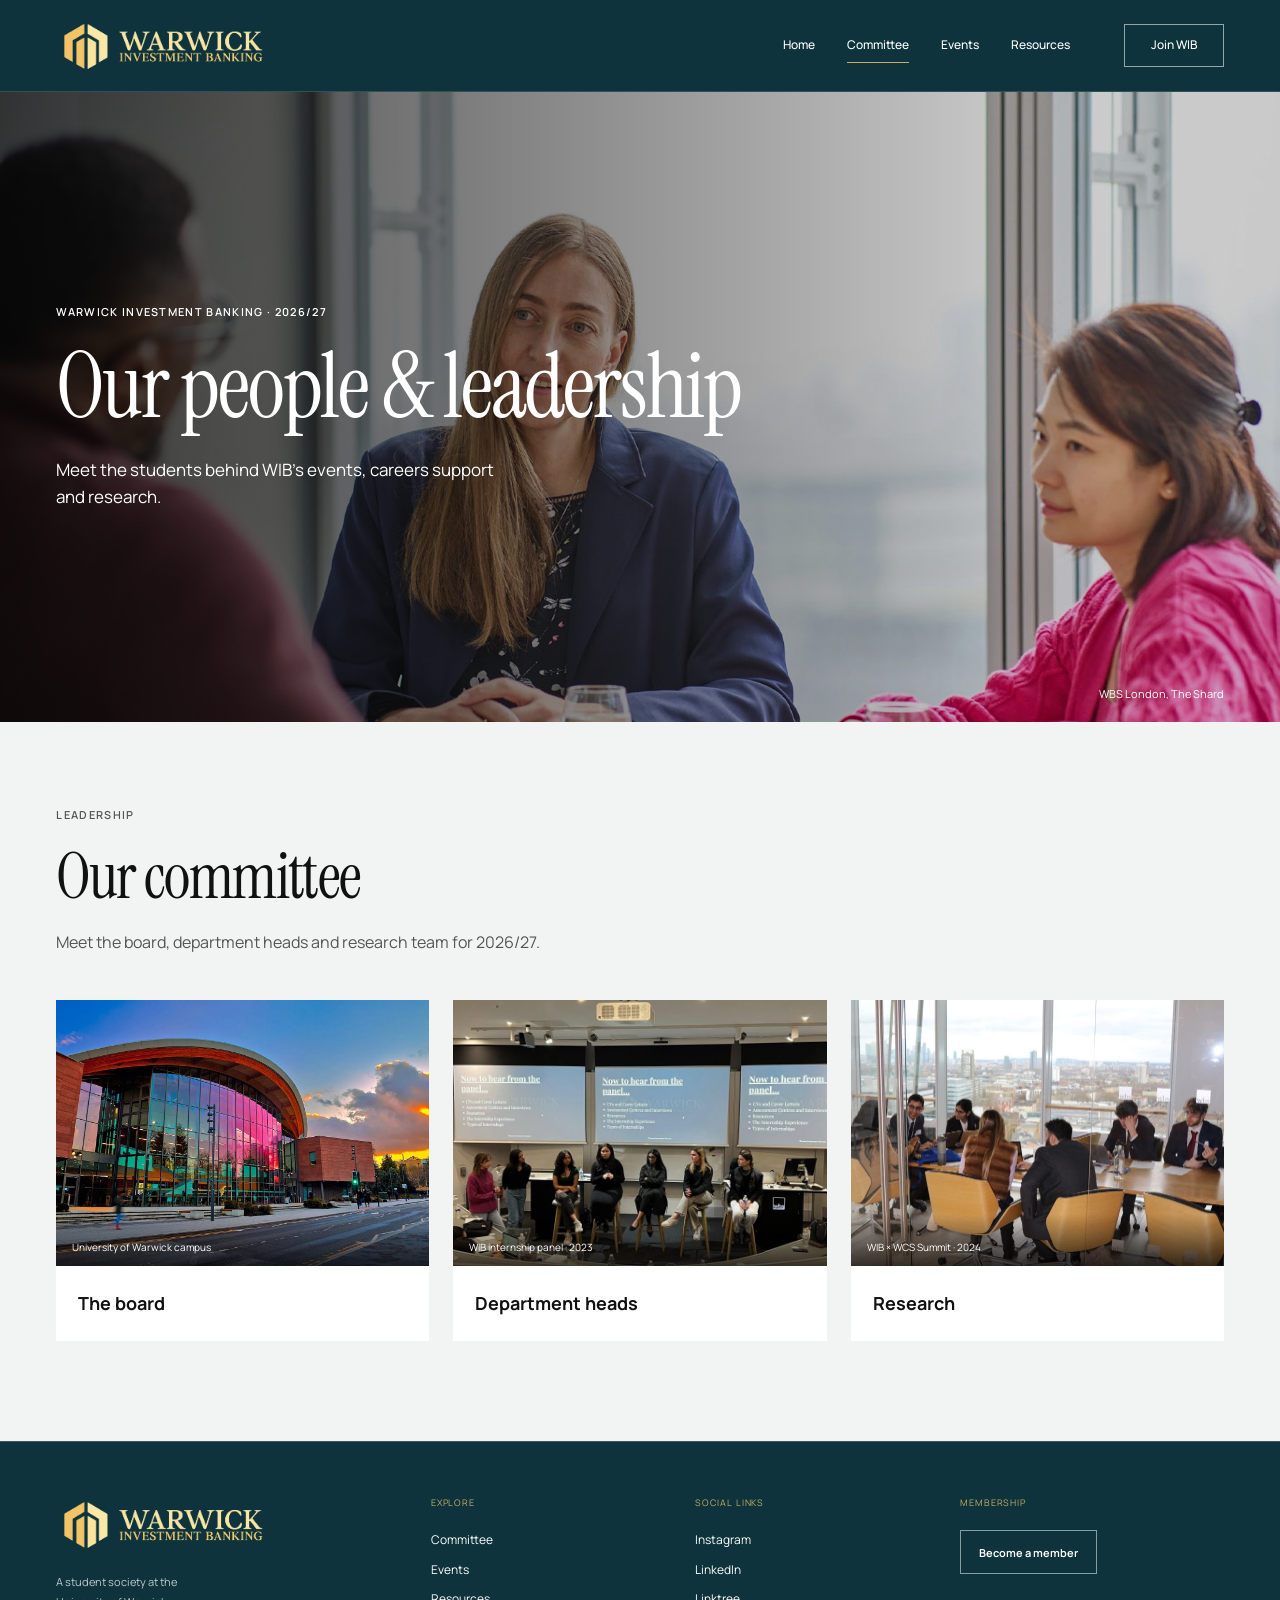
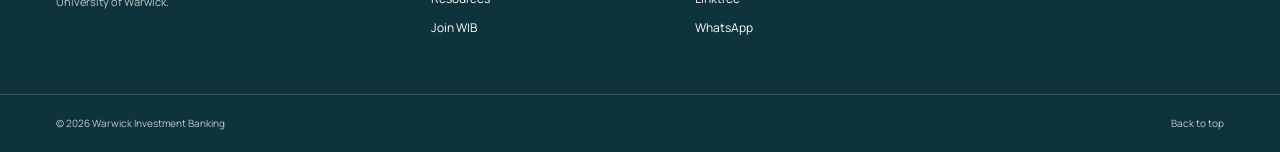
==== commit 94690f9f: "Publish WIB website from 8c0bbc9" ====
--- a/committee.html
+++ b/committee.html
@@ -4,17 +4,17 @@
   <meta charset="utf-8">
   <meta name="viewport" content="width=device-width, initial-scale=1">
   <meta name="theme-color" content="#0e333c">
-  <title>Committee | Warwick Investment Banking</title>
-  <meta name="description" content="Meet the board and department heads introduced by WIB for 2026/27.">
-  <meta property="og:title" content="Committee | Warwick Investment Banking">
-  <meta property="og:description" content="Meet the board and department heads introduced by WIB for 2026/27.">
+  <title>Our people &amp; leadership | Warwick Investment Banking</title>
+  <meta name="description" content="Meet the students behind WIB’s events, careers support and research.">
+  <meta property="og:title" content="Our people &amp; leadership | Warwick Investment Banking">
+  <meta property="og:description" content="Meet the students behind WIB’s events, careers support and research.">
   <meta property="og:type" content="website">
   <link rel="icon" type="image/png" href="./assets/favicon.png">
   <link rel="preload" href="./assets/fonts/instrument-serif-regular.woff2" as="font" type="font/woff2" crossorigin>
-  <link rel="stylesheet" href="./styles.css?v=d6fc4e3967cd">
-  <link rel="stylesheet" href="./features.css?v=d6fc4e3967cd">
+  <link rel="stylesheet" href="./styles.css?v=10d8bb12a65c">
+  <link rel="stylesheet" href="./features.css?v=10d8bb12a65c">
   
-  <script src="./site.js?v=d6fc4e3967cd" defer></script>
+  <script src="./site.js?v=10d8bb12a65c" defer></script>
 </head>
 <body id="top" class="page-committee">
   <a class="skip-link" href="#main">Skip to content</a>
@@ -23,12 +23,19 @@
     <button class="menu-toggle" aria-controls="navigation" aria-expanded="false" hidden>Menu <span class="menu-lines" aria-hidden="true"></span></button>
     <nav id="navigation" aria-label="Main navigation"><a href="./">Home</a><a href="./committee.html" aria-current="page">Committee</a><a href="./events.html">Events</a><a href="./resources.html">Resources</a><a class="nav-join" href="./join.html" >Join WIB</a></nav>
   </header>
-  <main id="main"><section class="committee-masthead wrap" aria-labelledby="committee-title">
-  <p class="eyebrow">Warwick Investment Banking</p>
-  <div class="committee-title-row"><h1 id="committee-title">Committee</h1><div class="committee-year"><span>Academic year</span><p>2026<span>/</span>27</p></div></div>
+  <main id="main"><section class="committee-hero" aria-labelledby="committee-title">
+  <img src="./assets/photos/wbs-london-discussion.webp" alt="" width="1780" height="905" fetchpriority="high">
+  <div class="committee-hero-content wrap"><p class="eyebrow">Warwick Investment Banking · 2026/27</p><h1 id="committee-title">Our people &amp; leadership</h1><p>Meet the students behind WIB’s events, careers support and research.</p></div>
+  <p class="committee-hero-credit">WBS London, The Shard</p>
 </section>
-<nav class="department-nav" aria-label="Committee departments"><div class="wrap"><a href="#board">The board</a><a href="#marketing">Marketing</a><a href="#corporate-relations">Corporate relations</a><a href="#careers">Careers</a><a href="#research">Research</a></div></nav>
-<div class="committee-directory wrap"><section class="department department-board" id="board" aria-labelledby="title-board"><div class="department-heading"><p class="eyebrow">2026/27</p><h2 id="title-board">The board</h2></div><ul class="people-grid"><li class="person"><div class="portrait"><img src="./assets/committee/theo-salisbury.webp" alt="Theo Salisbury" width="360" height="448" loading="lazy" decoding="async"></div><div class="person-copy"><h3 class="person-name">Theo Salisbury</h3><p class="person-role">President</p><a class="person-link" href="https://uk.linkedin.com/in/theo-salisbury-951661211" aria-label="Theo Salisbury on LinkedIn">LinkedIn</a></div></li><li class="person"><div class="portrait"><img src="./assets/committee/nikhil-thakrar.webp" alt="Nikhil Thakrar" width="360" height="448" loading="lazy" decoding="async"></div><div class="person-copy"><h3 class="person-name">Nikhil Thakrar</h3><p class="person-role">Vice President</p><a class="person-link" href="https://uk.linkedin.com/in/nikhilthakrar" aria-label="Nikhil Thakrar on LinkedIn">LinkedIn</a></div></li><li class="person"><div class="portrait"><img src="./assets/committee/ranveer-shukla.webp" alt="Ranveer Shukla" width="360" height="448" loading="lazy" decoding="async"></div><div class="person-copy"><h3 class="person-name">Ranveer Shukla</h3><p class="person-role">Chairman</p><a class="person-link" href="https://uk.linkedin.com/in/ranveershukla" aria-label="Ranveer Shukla on LinkedIn">LinkedIn</a></div></li><li class="person"><div class="portrait"><img src="./assets/committee/vivann-behl.webp" alt="Vivann Behl" width="360" height="448" loading="lazy" decoding="async"></div><div class="person-copy"><h3 class="person-name">Vivann Behl</h3><p class="person-role">Secretary</p><a class="person-link" href="https://uk.linkedin.com/in/vivann-r-behl-51663a221" aria-label="Vivann Behl on LinkedIn">LinkedIn</a></div></li><li class="person"><div class="portrait"><img src="./assets/committee/elias-chibba.webp" alt="Elias Chibba" width="360" height="448" loading="lazy" decoding="async"></div><div class="person-copy"><h3 class="person-name">Elias Chibba</h3><p class="person-role">Advisory Board Member</p><a class="person-link" href="https://uk.linkedin.com/in/eliaschibba" aria-label="Elias Chibba on LinkedIn">LinkedIn</a></div></li><li class="person"><div class="portrait"><img src="./assets/committee/advit-rastogi.webp" alt="Advit Rastogi" width="360" height="448" loading="lazy" decoding="async"></div><div class="person-copy"><h3 class="person-name">Advit Rastogi</h3><p class="person-role">Advisory Board Member</p><a class="person-link" href="https://uk.linkedin.com/in/advit-rastogi" aria-label="Advit Rastogi on LinkedIn">LinkedIn</a></div></li></ul></section><section class="department department-marketing" id="marketing" aria-labelledby="title-marketing"><div class="department-heading"><p class="eyebrow">Department heads</p><h2 id="title-marketing">Marketing</h2></div><ul class="people-grid"><li class="person"><div class="portrait"><img src="./assets/committee/kiara-ahmed.webp" alt="Kiara Ahmed" width="360" height="448" loading="lazy" decoding="async"></div><div class="person-copy"><h3 class="person-name">Kiara Ahmed</h3><p class="person-role">Co-Head of Marketing</p><a class="person-link" href="https://uk.linkedin.com/in/kiaraahmed10" aria-label="Kiara Ahmed on LinkedIn">LinkedIn</a></div></li><li class="person"><div class="portrait"><img src="./assets/committee/jeet-shah.webp" alt="Jeet Shah" width="360" height="448" loading="lazy" decoding="async"></div><div class="person-copy"><h3 class="person-name">Jeet Shah</h3><p class="person-role">Co-Head of Marketing</p><a class="person-link" href="https://uk.linkedin.com/in/jeet-shah--" aria-label="Jeet Shah on LinkedIn">LinkedIn</a></div></li></ul></section><section class="department department-corporate-relations" id="corporate-relations" aria-labelledby="title-corporate-relations"><div class="department-heading"><p class="eyebrow">Department heads</p><h2 id="title-corporate-relations">Corporate relations</h2></div><ul class="people-grid"><li class="person"><div class="portrait"><img src="./assets/committee/letty-lok-tung-wong.webp" alt="Letty Lok Tung Wong" width="360" height="448" loading="lazy" decoding="async"></div><div class="person-copy"><h3 class="person-name">Letty Lok Tung Wong</h3><p class="person-role">Co-Head of Corporate Relations</p><a class="person-link" href="https://uk.linkedin.com/in/letty-lok-tung-wong-856a65277" aria-label="Letty Lok Tung Wong on LinkedIn">LinkedIn</a></div></li><li class="person"><div class="portrait"><img src="./assets/committee/atharav-mahajan.webp" alt="Atharav Mahajan" width="360" height="448" loading="lazy" decoding="async"></div><div class="person-copy"><h3 class="person-name">Atharav Mahajan</h3><p class="person-role">Co-Head of Corporate Relations</p><a class="person-link" href="https://in.linkedin.com/in/atharav-mahajan-1bb6b9346" aria-label="Atharav Mahajan on LinkedIn">LinkedIn</a></div></li><li class="person"><div class="portrait"><img src="./assets/committee/aarnav-shetty.webp" alt="Aarnav Shetty" width="360" height="448" loading="lazy" decoding="async"></div><div class="person-copy"><h3 class="person-name">Aarnav Shetty</h3><p class="person-role">Co-Head of Corporate Relations</p></div></li></ul></section><section class="department department-careers" id="careers" aria-labelledby="title-careers"><div class="department-heading"><p class="eyebrow">Department heads</p><h2 id="title-careers">Careers</h2></div><ul class="people-grid"><li class="person"><div class="portrait"><img src="./assets/committee/riza-batu-karakus.webp" alt="Riza Batu Karakus" width="360" height="448" loading="lazy" decoding="async"></div><div class="person-copy"><h3 class="person-name">Riza Batu Karakus</h3><p class="person-role">Co-Head of Careers</p><a class="person-link" href="https://uk.linkedin.com/in/riza-batu-karakus-" aria-label="Riza Batu Karakus on LinkedIn">LinkedIn</a></div></li><li class="person"><div class="portrait"><img src="./assets/committee/noor-zangi.webp" alt="Noor Zangi" width="360" height="448" loading="lazy" decoding="async"></div><div class="person-copy"><h3 class="person-name">Noor Zangi</h3><p class="person-role">Co-Head of Careers</p><a class="person-link" href="https://uk.linkedin.com/in/noorzangi" aria-label="Noor Zangi on LinkedIn">LinkedIn</a></div></li></ul></section><section class="department department-research" id="research" aria-labelledby="title-research"><div class="department-heading"><p class="eyebrow">Research subheads</p><h2 id="title-research">Research</h2></div><ul class="people-grid"><li class="person"><div class="portrait"><img src="./assets/committee/alexander-gill.webp" alt="Alexander Gill" width="360" height="448" loading="lazy" decoding="async"></div><div class="person-copy"><h3 class="person-name">Alexander Gill</h3><p class="person-role">Head of Macro<span class="person-detail">Research Subhead</span></p></div></li><li class="person"><div class="portrait"><img src="./assets/committee/zack-aj.webp" alt="Zack AJ" width="360" height="448" loading="lazy" decoding="async"></div><div class="person-copy"><h3 class="person-name">Zack AJ</h3><p class="person-role">Co-Head of M&amp;A<span class="person-detail">Research Subhead</span></p></div></li><li class="person"><div class="portrait"><img src="./assets/committee/viet-hung.webp" alt="Viet Hung" width="360" height="448" loading="lazy" decoding="async"></div><div class="person-copy"><h3 class="person-name">Viet Hung</h3><p class="person-role">Co-Head of M&amp;A<span class="person-detail">Research Subhead</span></p></div></li></ul></section><p class="source-note">As introduced by WIB for 2026/27. <a href="https://www.instagram.com/warwickinvestmentbanking/">Read the introductions on Instagram</a></p></div>
+<section class="committee-gateways" aria-labelledby="committee-gateways-title"><div class="wrap">
+  <p class="eyebrow">Leadership</p><h2 id="committee-gateways-title">Our committee</h2><p class="committee-gateways-intro">Meet the board, department heads and research team for 2026/27.</p>
+  <div class="committee-gateway-grid">
+    <a class="committee-gateway" href="./committee-board.html"><figure><img src="./assets/photos/warwick-campus-sunset.webp" alt="Warwick campus at sunset" loading="lazy"><figcaption>University of Warwick campus</figcaption></figure><span>The board</span></a>
+    <a class="committee-gateway" href="./committee-department-heads.html"><figure><img src="./assets/photos/wib-internship-panel-2023.webp" alt="Panellists at a WIB internship panel" loading="lazy"><figcaption>WIB internship panel · 2023</figcaption></figure><span>Department heads</span></a>
+    <a class="committee-gateway" href="./committee-research.html"><figure><img src="./assets/photos/wib-summit-2024.webp" alt="Participants at the WIB and WCS Summit" loading="lazy"><figcaption>WIB × WCS Summit · 2024</figcaption></figure><span>Research</span></a>
+  </div>
+</div></section>
 </main>
   <footer class="site-footer">
     <div class="footer-main wrap">
--- a/styles.css
+++ b/styles.css
@@ -84,3 +84,72 @@
  .committee-year{margin-top:18px}
  .page-events .page-title-row h1{font-size:40px}
 }
+
+/* Committee directory: a quiet, four-column people grid. */
+.page-committee .committee-masthead{padding-block:70px 76px}
+.page-committee .committee-masthead>.eyebrow{margin-bottom:24px}
+.page-committee .committee-title-row{align-items:end}
+.page-committee .committee-title-row h1{font:400 clamp(64px,7vw,104px)/1 var(--serif);letter-spacing:-.025em}
+.page-committee .committee-year{font:400 14px/1.5 var(--sans);color:var(--muted);padding:0;text-align:right}
+.page-committee .committee-year span{display:block;font-size:10px;letter-spacing:.1em;text-transform:uppercase}
+.page-committee .department-nav{position:static;background:#fff;color:var(--ink);border-bottom:1px solid var(--line)}
+.page-committee .department-nav>.wrap{gap:36px;flex-wrap:wrap;overflow:visible}
+.page-committee .department-nav a{font-size:13px;padding:14px 0 13px;min-height:0;border-bottom:2px solid transparent}
+.page-committee .department-nav a:hover,.page-committee .department-nav a[aria-current=location]{border-color:var(--teal)}
+.page-committee .department{display:block;padding-block:52px 58px;scroll-margin-top:20px}
+.page-committee .department-heading,.page-committee .department-board .department-heading{display:block;margin-bottom:25px}
+.page-committee .department-heading .eyebrow{margin-bottom:8px}
+.page-committee .department-heading h2{font:500 25px/1.2 var(--sans);letter-spacing:-.025em;max-width:none}
+.page-committee .people-grid,.page-committee .department-board .people-grid,.page-committee .department-marketing .people-grid,.page-committee .department-careers .people-grid{display:grid;grid-template-columns:repeat(4,minmax(0,1fr));gap:42px 28px;max-width:none;margin:0}
+.page-committee .portrait,.page-committee .department-board .portrait{display:flex;align-items:center;justify-content:center;width:100%;max-width:none;aspect-ratio:1;margin:0;background:#f5f6f5}
+.page-committee .portrait img{width:100%;height:100%;object-fit:contain;aspect-ratio:auto}
+.page-committee .portrait-initials{font:400 clamp(30px,4vw,52px)/1 var(--serif);color:#687a7a}
+.page-committee .person-copy,.page-committee .department-board .person-copy{max-width:none;margin:0;padding-top:17px}
+.page-committee .person-name,.page-committee .department-board .person-name{font:700 20px/1.3 var(--sans);letter-spacing:-.02em;overflow-wrap:anywhere}
+.page-committee .person-role,.page-committee .department-board .person-role{font:400 16px/1.5 var(--sans);margin-top:6px;color:var(--muted)}
+.page-committee .person-detail{font-size:13px;margin-top:3px}
+.page-committee .person-link{font-size:12px;margin-top:10px}
+@media(max-width:800px){
+ .page-committee .committee-masthead{padding-block:46px 50px}
+ .page-committee .committee-title-row h1{font-size:clamp(58px,10vw,80px)}
+ .page-committee .department-nav>.wrap{gap:0 24px}
+ .page-committee .department{padding-block:40px 45px}
+ .page-committee .people-grid,.page-committee .department-board .people-grid,.page-committee .department-marketing .people-grid,.page-committee .department-careers .people-grid{grid-template-columns:repeat(2,minmax(0,1fr));gap:35px 20px}
+ .page-committee .person-name,.page-committee .department-board .person-name{font-size:18px}
+ .page-committee .person-role,.page-committee .department-board .person-role{font-size:14px}
+}
+@media(max-width:370px){.page-committee .committee-year{margin-top:16px;text-align:left}.page-committee .committee-year span{display:inline;margin-right:8px}}
+
+/* People overview and links into the committee groups. */
+.page-committee .committee-hero{position:relative;min-height:630px;display:flex;align-items:center;color:#fff;overflow:hidden;background:var(--teal)}
+.page-committee .committee-hero>img{position:absolute;inset:0;width:100%;height:100%;object-fit:cover}
+.page-committee .committee-hero::after{content:'';position:absolute;inset:0;background:linear-gradient(90deg,rgba(0,0,0,.76),rgba(0,0,0,.2) 80%)}
+.page-committee .committee-hero-content{position:relative;z-index:1;padding-block:80px}
+.page-committee .committee-hero-content .eyebrow{margin-bottom:22px}
+.page-committee .committee-hero h1{font:400 clamp(60px,7vw,100px)/1 var(--serif);letter-spacing:-.025em;max-width:780px}
+.page-committee .committee-hero-content>p:last-child{font-size:17px;line-height:1.6;max-width:450px;margin-top:24px}
+.page-committee .committee-hero-credit{position:absolute;right:var(--gutter);bottom:18px;z-index:1;font-size:11px}
+.page-committee .committee-gateways{background:#f2f3f3;padding-block:85px 100px}
+.page-committee .committee-gateways .eyebrow{color:var(--muted);margin-bottom:18px}
+.page-committee .committee-gateways h2{font:400 clamp(52px,5vw,72px)/1.08 var(--serif)}
+.page-committee .committee-gateways-intro{margin-top:18px;font-size:16px;color:var(--muted)}
+.page-committee .committee-gateway-grid{display:grid;grid-template-columns:repeat(3,minmax(0,1fr));gap:24px;margin-top:44px}
+.page-committee .committee-gateway{display:block;background:#fff}
+.page-committee .committee-gateway figure{position:relative;overflow:hidden;background:var(--teal)}
+.page-committee .committee-gateway img{width:100%;height:auto;aspect-ratio:1.4;object-fit:cover;transition:transform .25s}
+.page-committee .committee-gateway:hover img{transform:scale(1.025)}
+.page-committee .committee-gateway figcaption{position:absolute;bottom:0;left:0;right:0;color:white;background:linear-gradient(transparent,rgba(0,0,0,.72));padding:25px 16px 10px;font-size:10px}
+.page-committee .committee-gateway>span{display:block;padding:22px;font-size:18px;font-weight:700}
+.page-committee .committee-back{display:inline-block;font-size:12px;border-bottom:1px solid currentColor;padding-bottom:3px;margin-bottom:48px}
+.page-committee .department-nav a[aria-current=page]{border-color:var(--teal)}
+@media(max-width:800px){
+ .page-committee .committee-hero{min-height:540px}
+ .page-committee .committee-hero::after{background:linear-gradient(90deg,rgba(0,0,0,.78),rgba(0,0,0,.32))}
+ .page-committee .committee-hero h1{font-size:clamp(54px,11vw,76px)}
+ .page-committee .committee-hero-content>p:last-child{font-size:15px}
+ .page-committee .committee-gateways{padding-block:55px 65px}
+ .page-committee .committee-gateway-grid{grid-template-columns:1fr;gap:20px;margin-top:30px}
+ .page-committee .committee-back{margin-bottom:32px}
+}
+.page-committee .portrait{position:relative;overflow:hidden;background:transparent}
+.page-committee .portrait img.portrait-crop{position:absolute;height:auto;aspect-ratio:auto;object-fit:initial}
